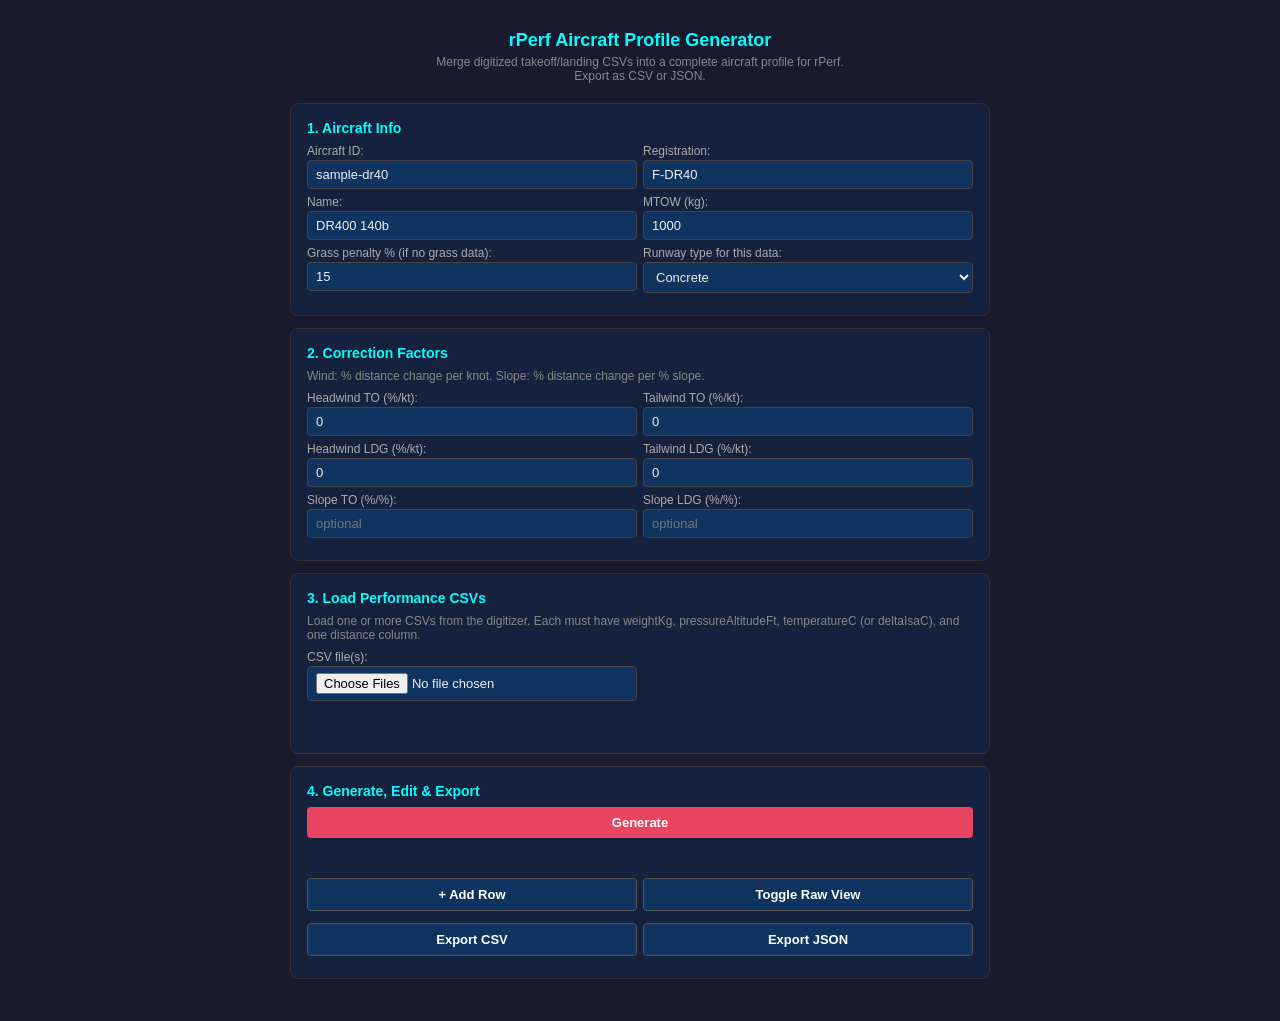
==== aircraft-profile-generator/index.html @ ae6eb4c5 "First Commit" ====
<!DOCTYPE html>
<html lang="en">
<head>
<meta charset="UTF-8">
<title>rPerf Aircraft Profile Generator</title>
<link rel="stylesheet" href="style.css">
</head>
<body>

<h1>rPerf Aircraft Profile Generator</h1>
<p class="sub">Merge digitized takeoff/landing CSVs into a complete aircraft profile for rPerf.<br>Export as CSV or JSON.</p>

<div class="card">
  <h2>1. Aircraft Info</h2>
  <div class="grid2">
    <div class="field"><label>Aircraft ID:</label><input type="text" id="aircraftId" value="sample-dr40" placeholder="e.g. sample-dr40"></div>
    <div class="field"><label>Registration:</label><input type="text" id="registration" value="F-DR40" placeholder="e.g. F-ABCD"></div>
  </div>
  <div class="grid2">
    <div class="field"><label>Name:</label><input type="text" id="acName" value="DR400 140b" placeholder="e.g. DR400 140b"></div>
    <div class="field"><label>MTOW (kg):</label><input type="number" id="mtowKg" value="1000"></div>
  </div>
  <div class="grid2">
    <div class="field"><label>Grass penalty % (if no grass data):</label><input type="number" id="grassPenalty" value="15"></div>
    <div class="field"><label>Runway type for this data:</label>
      <select id="runwayType"><option value="concrete">Concrete</option><option value="grass">Grass</option></select>
    </div>
  </div>
</div>

<div class="card">
  <h2>2. Correction Factors</h2>
  <p>Wind: % distance change per knot. Slope: % distance change per % slope.</p>
  <div class="grid2">
    <div class="field"><label>Headwind TO (%/kt):</label><input type="number" id="hwTo" value="0" step="0.1"></div>
    <div class="field"><label>Tailwind TO (%/kt):</label><input type="number" id="twTo" value="0" step="0.1"></div>
  </div>
  <div class="grid2">
    <div class="field"><label>Headwind LDG (%/kt):</label><input type="number" id="hwLdg" value="0" step="0.1"></div>
    <div class="field"><label>Tailwind LDG (%/kt):</label><input type="number" id="twLdg" value="0" step="0.1"></div>
  </div>
  <div class="grid2">
    <div class="field"><label>Slope TO (%/%):</label><input type="number" id="slopeTo" value="" step="0.1" placeholder="optional"></div>
    <div class="field"><label>Slope LDG (%/%):</label><input type="number" id="slopeLdg" value="" step="0.1" placeholder="optional"></div>
  </div>
</div>

<div class="card">
  <h2>3. Load Performance CSVs</h2>
  <p>Load one or more CSVs from the digitizer. Each must have weightKg, pressureAltitudeFt, temperatureC (or deltaIsaC), and one distance column.</p>
  <div class="grid2">
    <div class="field"><label>CSV file(s):</label><input type="file" id="csvFiles" accept=".csv" multiple></div>
  </div>
  <p class="status" id="loadStatus"></p>
</div>

<div class="card">
  <h2>4. Generate, Edit &amp; Export</h2>
  <div class="row-btns">
    <button onclick="generate()">Generate</button>
  </div>
  <p class="status" id="genStatus"></p>
  <div id="table-wrap"></div>
  <div class="row-btns" style="margin-top:6px">
    <button class="secondary" onclick="addRow()">+ Add Row</button>
    <button class="secondary" onclick="toggleRaw()">Toggle Raw View</button>
  </div>
  <textarea id="output" readonly style="display:none"></textarea>
  <div class="row-btns" style="margin-top:6px">
    <button class="secondary" onclick="doExport('csv')">Export CSV</button>
    <button class="secondary" onclick="doExport('json')">Export JSON</button>
  </div>
</div>

<script src="app.js"></script>
</body>
</html>
---- aircraft-profile-generator/style.css ----
* { box-sizing: border-box; margin: 0; padding: 0; }
body { font-family: -apple-system, sans-serif; background: #1a1a2e; color: #eee; display: flex; flex-direction: column; align-items: center; padding: 30px 20px; min-height: 100vh; }
h1 { font-size: 18px; color: #0ff; margin-bottom: 4px; }
p.sub { font-size: 12px; color: #888; margin-bottom: 20px; text-align: center; }
.card { background: #16213e; border: 1px solid #333; border-radius: 8px; padding: 16px; width: 100%; max-width: 700px; margin-bottom: 12px; }
.card h2 { font-size: 14px; margin-bottom: 8px; color: #0ff; }
.card p { font-size: 12px; color: #888; margin-bottom: 8px; }
label { font-size: 12px; color: #aaa; }
input[type="file"] { font-size: 13px; padding: 6px 8px; border: 1px solid #444; border-radius: 4px; background: #0f3460; color: #eee; width: 100%; margin-bottom: 6px; }
input[type="text"], input[type="number"] { font-size: 13px; padding: 6px 8px; border: 1px solid #444; border-radius: 4px; background: #0f3460; color: #eee; width: 100%; }
select { font-size: 13px; padding: 6px 8px; border: 1px solid #444; border-radius: 4px; background: #0f3460; color: #eee; width: 100%; }
button { font-size: 13px; padding: 8px 16px; border: none; border-radius: 4px; background: #e94560; color: #fff; font-weight: bold; cursor: pointer; width: 100%; margin-bottom: 6px; }
button:hover { background: #ff6b81; }
button.secondary { background: #0f3460; border: 1px solid #555; }
button.secondary:hover { background: #1a4a8a; }
textarea { width: 100%; height: 200px; font-family: monospace; font-size: 11px; background: #111; color: #0f0; border: 1px solid #333; padding: 6px; resize: vertical; }
.status { font-size: 12px; color: #0f0; margin-top: 4px; min-height: 16px; }
.error { color: #e94560; }
.grid2 { display: grid; grid-template-columns: 1fr 1fr; gap: 6px; margin-bottom: 6px; }
.grid3 { display: grid; grid-template-columns: 1fr 1fr 1fr; gap: 6px; margin-bottom: 6px; }
.field { display: flex; flex-direction: column; gap: 2px; }
.row-btns { display: flex; gap: 6px; }
.row-btns button { flex: 1; }
hr { border: none; border-top: 1px solid #333; margin: 10px 0; }

/* ── Editable table ── */
#table-wrap { max-height: 400px; overflow: auto; margin-top: 6px; }
#table-wrap table { border-collapse: collapse; font-size: 11px; width: 100%; }
#table-wrap th { background: #0f3460; color: #0ff; padding: 4px 6px; position: sticky; top: 0; white-space: nowrap; text-align: left; border: 1px solid #333; }
#table-wrap td { padding: 2px 4px; border: 1px solid #333; }
#table-wrap td input { background: transparent; border: none; color: #eee; font-size: 11px; font-family: monospace; width: 100%; padding: 2px; outline: none; }
#table-wrap td input:focus { background: #0f3460; }
#table-wrap td.del-cell { text-align: center; width: 24px; padding: 0; }
#table-wrap td.del-cell button { background: none; border: none; color: #e94560; cursor: pointer; font-size: 12px; padding: 2px 4px; width: auto; margin: 0; }
#table-wrap td.del-cell button:hover { color: #ff6b81; }
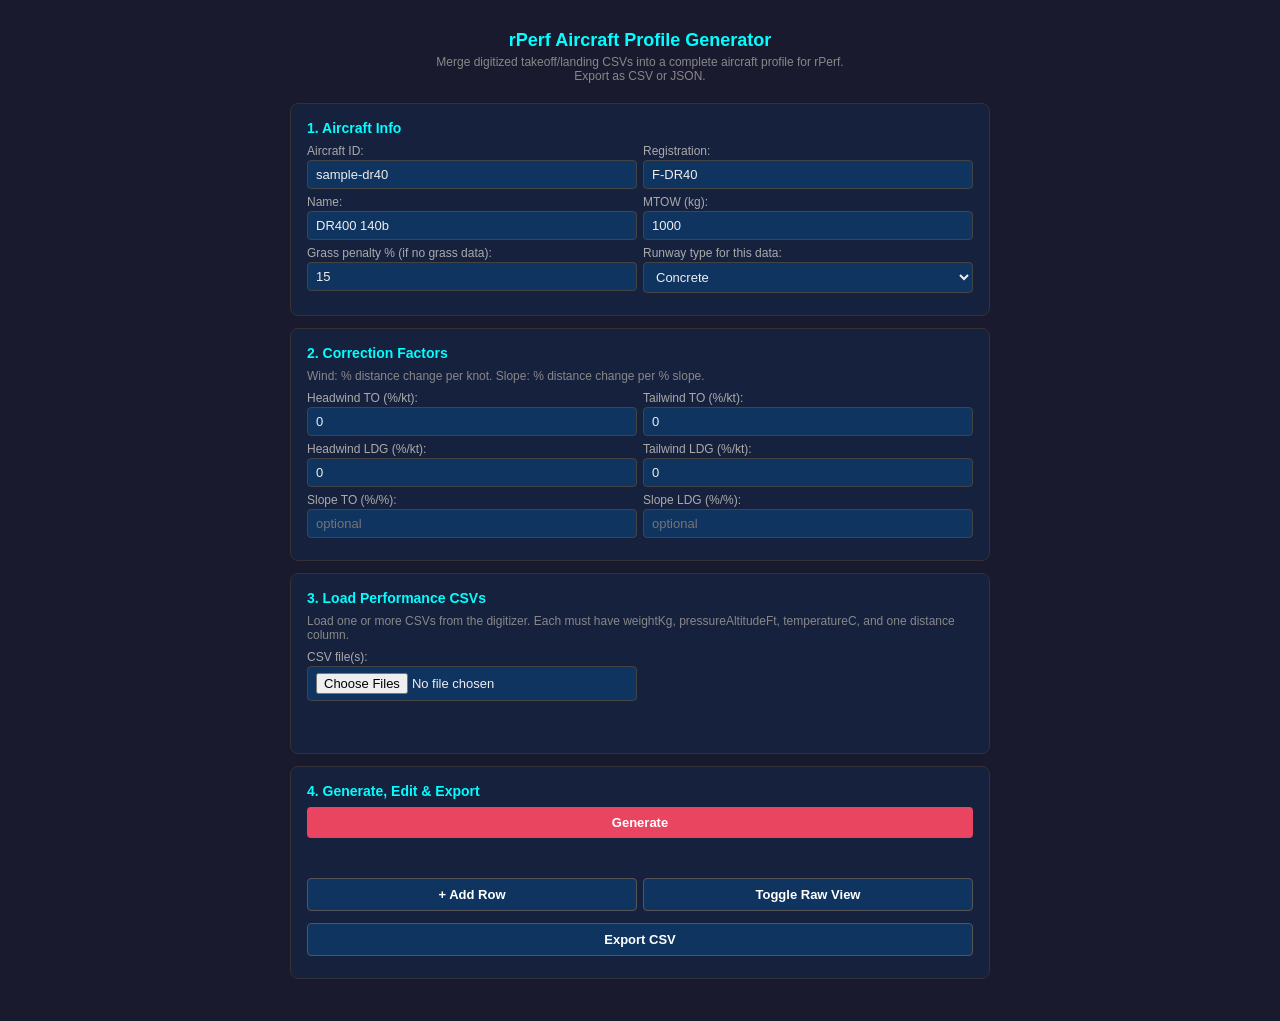
==== commit 8b68a17e: "refactor: migrate ai-tools config from amazonq to kiro - Remove .amazonq/rules/memory-bank configura" ====
--- a/aircraft-profile-generator/index.html
+++ b/aircraft-profile-generator/index.html
@@ -47,7 +47,7 @@
 
 <div class="card">
   <h2>3. Load Performance CSVs</h2>
-  <p>Load one or more CSVs from the digitizer. Each must have weightKg, pressureAltitudeFt, temperatureC (or deltaIsaC), and one distance column.</p>
+  <p>Load one or more CSVs from the digitizer. Each must have weightKg, pressureAltitudeFt, temperatureC, and one distance column.</p>
   <div class="grid2">
     <div class="field"><label>CSV file(s):</label><input type="file" id="csvFiles" accept=".csv" multiple></div>
   </div>
@@ -67,8 +67,7 @@
   </div>
   <textarea id="output" readonly style="display:none"></textarea>
   <div class="row-btns" style="margin-top:6px">
-    <button class="secondary" onclick="doExport('csv')">Export CSV</button>
-    <button class="secondary" onclick="doExport('json')">Export JSON</button>
+    <button class="secondary" onclick="doExport()">Export CSV</button>
   </div>
 </div>
 
